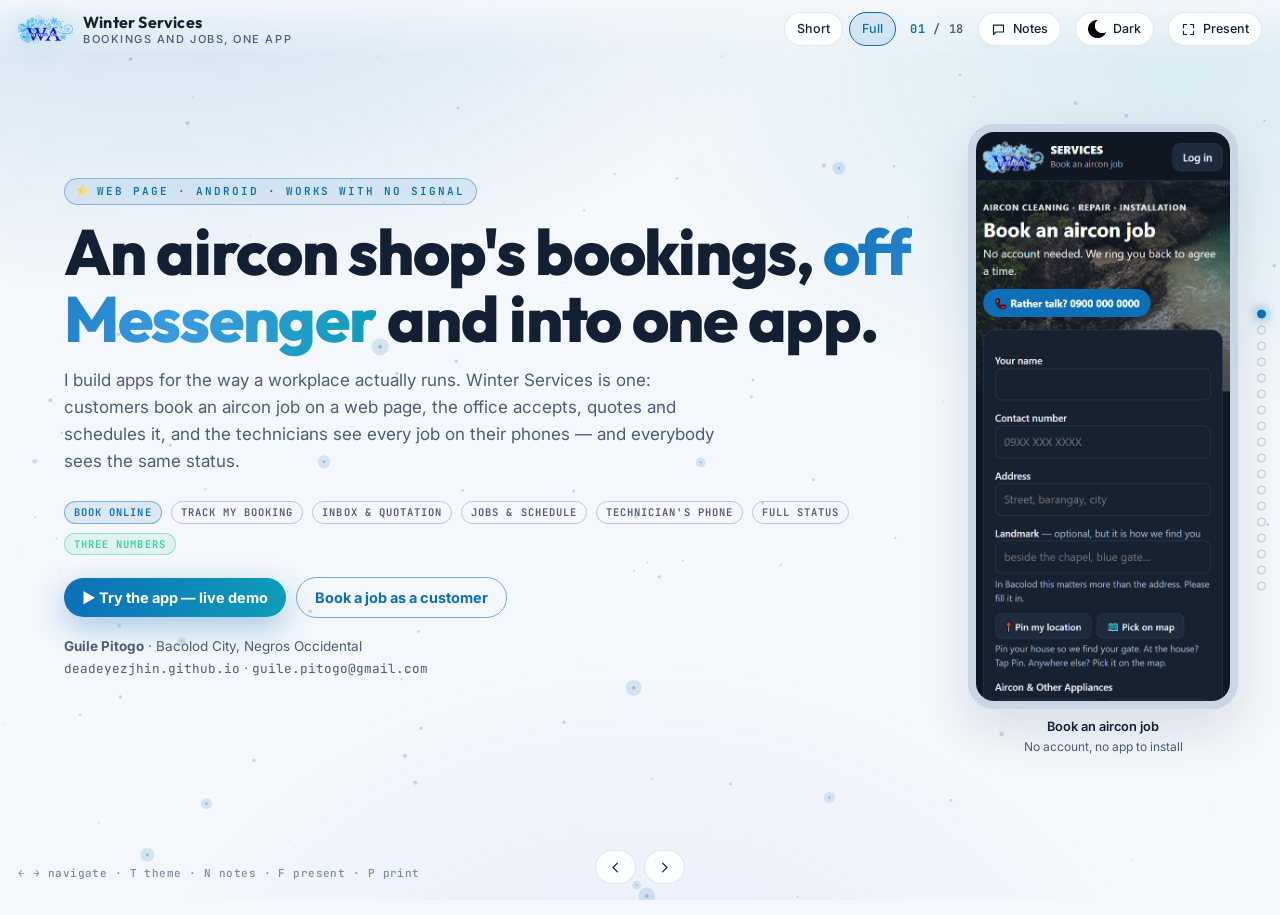
==== index.html @ edb5d3c6 "Winter Services presentation: 18 slides, a Short set of 10, and a live demo The demo is the real app" ====
<!DOCTYPE html>
<html lang="en" data-theme="dark">
<head>
<meta charset="utf-8">
<meta name="viewport" content="width=device-width, initial-scale=1">
<title>Winter Services — bookings off Messenger, jobs on one app</title>
<meta name="description" content="Winter Services: a booking page and a job app for an aircon service shop in Bacolod City — customers book and track online, the office accepts, quotes and schedules, technicians see every job and mark it done, with a full status trail and three numbers the owner can run the shop by. Portfolio presentation and live demo by Guile Pitogo.">
<link rel="icon" href="assets/app/logo-icon.png">
<link rel="preconnect" href="https://fonts.googleapis.com">
<link rel="preconnect" href="https://fonts.gstatic.com" crossorigin>
<link href="https://fonts.googleapis.com/css2?family=Inter:wght@300;400;500;600;700;800&family=Outfit:wght@500;600;700;800&family=JetBrains+Mono:wght@400;600&display=swap" rel="stylesheet">
<link rel="stylesheet" href="deck.css?v=2">
</head>
<body>

<canvas id="stars"></canvas>
<div class="bg-wash"></div>
<div class="progress" id="prog"></div>

<header class="topbar">
  <div class="brand">
    <img src="assets/logo.png" alt="">
    <div>Winter Services<small>Bookings and jobs, one app</small></div>
  </div>
  <div class="spacer"></div>
  <div class="deckswitch" title="Short: the slides to present. Full: everything, to read.">
    <button class="btn" data-set="short">Short</button><button class="btn" data-set="full">Full</button>
  </div>
  <span class="counter" id="counter"><b>01</b> / 18</span>
  <button class="btn" id="notesBtn" title="Toggle speaker notes (N)">
    <svg viewBox="0 0 24 24"><path d="M4 5h16v11H8l-4 4z"/></svg><span>Notes</span>
  </button>
  <button class="btn" id="themeBtn" title="Toggle light / dark (T)">
    <img class="icn tint" id="themeIcon" src="assets/sun.png" alt=""><span id="themeLabel">Light</span>
  </button>
  <button class="btn" id="fsBtn" title="Fullscreen (F)">
    <svg viewBox="0 0 24 24"><path d="M4 9V4h5M20 9V4h-5M4 15v5h5M20 15v5h-5"/></svg><span>Present</span>
  </button>
</header>

<nav class="rail" id="rail"></nav>

<div class="navarrows">
  <button class="btn" id="prevBtn" aria-label="Previous"><svg viewBox="0 0 24 24"><path d="M15 5l-7 7 7 7"/></svg></button>
  <button class="btn" id="nextBtn" aria-label="Next"><svg viewBox="0 0 24 24"><path d="M9 5l7 7-7 7"/></svg></button>
</div>
<div class="hint">← → navigate · T theme · N notes · F present · P print</div>

<main class="deck" id="deck">

<!-- ═══════════ 01 · COVER ═══════════ -->
<section class="slide" data-title="Cover" data-short>
  <div class="wrap appsplit">
    <div>
      <span class="eyebrow"><img class="icn tint" style="width:13px;height:13px" src="assets/star.png" alt="">Web page · Android · works with no signal</span>
      <h1>An aircon shop's bookings, <span class="grad">off Messenger</span> and into one app.</h1>
      <p class="sub" style="max-width:60ch">I build apps for the way a workplace actually runs. Winter Services is one: customers book an aircon job on a web page, the office accepts, quotes and schedules it, and the technicians see every job on their phones — and everybody sees the same status.</p>
      <div class="cover-badges">
        <span class="pill acc">Book online</span>
        <span class="pill">Track my booking</span>
        <span class="pill">Inbox &amp; quotation</span>
        <span class="pill">Jobs &amp; schedule</span>
        <span class="pill">Technician's phone</span>
        <span class="pill">Full status</span>
        <span class="pill good">Three numbers</span>
      </div>
      <div class="trys" style="margin-top:22px">
        <a class="try" href="https://deadeyezjhin.github.io/winter-services-deck/demo/?as=office" target="_blank" rel="noopener">▶ Try the app — live demo</a>
        <a class="try ghost" href="https://deadeyezjhin.github.io/winter-services-deck/demo/?as=guest" target="_blank" rel="noopener">Book a job as a customer</a>
      </div>
      <p class="sub" style="margin-top:18px;font-size:13.5px">
        <b>Guile Pitogo</b> · Bacolod City, Negros Occidental<br>
        <span class="mono">deadeyezjhin.github.io</span> · <span class="mono">guile.pitogo@gmail.com</span>
      </p>
    </div>
    <div class="shot">
      <div class="frame todo" data-shot="book-form.png">book-form.png</div>
      <div class="cap"><b>Book an aircon job</b>No account, no app to install</div>
    </div>
  </div>
  <div class="speaker"><b>Speaker</b>Open with what the shop gets: bookings that arrive complete, a schedule everybody shares, and numbers nobody has to count. Every slide after this is one question an owner asks.</div>
</section>

<!-- ═══════════ 02 · BEFORE ═══════════ -->
<section class="slide" data-title="Before" data-short>
  <div class="wrap">
    <span class="eyebrow">Before</span>
    <h2>Every booking was <span class="grad">a conversation</span></h2>
    <p class="sub">An aircon cleaning, repair and installation shop in Bacolod City. The shop ran on the owner's personal number and a Facebook page.</p>
    <div class="grid g4">
      <div class="card"><div class="cardhead"><img class="icn mono" src="assets/cross.png" alt=""><h3>The booking</h3></div>
        <p class="sub" style="margin:0">A call or a Facebook message. The address, the landmark and "which aircon?" asked one question at a time.</p></div>
      <div class="card"><div class="cardhead"><img class="icn mono" src="assets/cross.png" alt=""><h3>The schedule</h3></div>
        <p class="sub" style="margin:0">In the owner's head and his chat history. The technicians were told who, where and when by message.</p></div>
      <div class="card"><div class="cardhead"><img class="icn mono" src="assets/cross.png" alt=""><h3>"Is it still on?"</h3></div>
        <p class="sub" style="margin:0">The customer rang again to ask. The owner scrolled back to find the answer.</p></div>
      <div class="card"><div class="cardhead"><img class="icn mono" src="assets/cross.png" alt=""><h3>The month</h3></div>
        <p class="sub" style="margin:0">No count of bookings, no idea how fast anyone was rung back, no list of whose aircon is due a check.</p></div>
    </div>
    <div class="note" style="margin-top:18px">
      <b>The rule I build by:</b> anything that makes a person ask, retype or remember by hand is worth removing. Every screen in this deck removes one of those.
    </div>
  </div>
  <div class="speaker"><b>Speaker</b>There was no system to replace — there was a phone, a chat and a good memory. And no customer list to import: the app starts empty on purpose.</div>
</section>

<!-- ═══════════ 03 · AFTER ═══════════ -->
<section class="slide" data-title="After">
  <div class="wrap">
    <span class="eyebrow">After</span>
    <h2>Every message became <span class="grad">a screen that does the work</span></h2>
    <p class="sub">A chat holds words. An app holds the job: who it is for, what is on it, whose turn it is, and when it was done.</p>
    <div class="ba">
      <div class="head">What they did by hand</div><div></div><div class="head h2">What the app does instead</div>
      <div class="was"><b>"Where are you? Which aircon?"</b> — asked over chat</div><div class="arr">→</div>
      <div class="now"><b>The booking page</b> — name, number, address, landmark, a pin, and a cart of aircons, all at once</div>
      <div class="was"><b>Scrolling Messenger</b> for today's bookings</div><div class="arr">→</div>
      <div class="now"><b>The Inbox</b> — new bookings with a count, Accept makes the customer and the job in one tap</div>
      <div class="was"><b>A Word quotation</b> typed each time</div><div class="arr">→</div>
      <div class="now"><b>Quotation from the booking</b> — his own layout, filled in, sent as a PDF</div>
      <div class="was"><b>Telling each technician</b> by message</div><div class="arr">→</div>
      <div class="now"><b>Jobs on every technician's phone</b> — with Call, Map, On the way, Done</div>
      <div class="was"><b>"Is my booking still on?"</b> calls</div><div class="arr">→</div>
      <div class="now"><b>Full status</b> — booked, accepted, scheduled, on the way, done, with who and when</div>
      <div class="was"><b>Remembering</b> whose aircon is due</div><div class="arr">→</div>
      <div class="now"><b>Check-ups</b> — a call list that fills itself, every 1 to 12 months per customer</div>
    </div>
  </div>
</section>

<!-- ═══════════ 04 · THREE PEOPLE ═══════════ -->
<section class="slide" data-title="Three people, one app" data-short>
  <div class="wrap">
    <span class="eyebrow">Accounts</span>
    <h2>Three kinds of people, <span class="grad">one app</span></h2>
    <p class="sub">The role on the account decides what each one sees — and the database enforces it, not just the buttons.</p>
    <div class="roles">
      <div class="card"><div class="cardhead"><img class="icn big tint" src="assets/app/book.png" alt=""><h3>Customer</h3></div>
        <div class="shot"><div class="frame todo" data-shot="book-form.png">book-form.png</div></div>
        <ul class="clean"><li><b>The web page</b> — nothing to install</li><li>Books with no account; tracks with a code</li><li>An account shows only <b>their own</b> bookings</li></ul></div>
      <div class="card"><div class="cardhead"><img class="icn big tint" src="assets/app/admin.png" alt=""><h3>Office</h3></div>
        <div class="shot"><div class="frame todo" data-shot="office-inbox.png">office-inbox.png</div></div>
        <ul class="clean"><li><b>Android app</b></li><li>Everything: bookings, jobs, customers, prices, users</li><li>Promotes a sign-up to technician or admin</li></ul></div>
      <div class="card"><div class="cardhead"><img class="icn big tint" src="assets/app/jobs.png" alt=""><h3>Technician</h3></div>
        <div class="shot"><div class="frame todo" data-shot="tech-today.png">tech-today.png</div></div>
        <ul class="clean"><li><b>Android app</b></li><li>Every job that has a day on it</li><li>Never the customer list, never a price unless allowed</li></ul></div>
    </div>
  </div>
  <div class="speaker"><b>Speaker</b>One HTML app behind all three. Owners ask "can a technician see my whole customer list?" — no, and it is the database that says no.</div>
</section>

<!-- ═══════════ 05 · BOOK A JOB ═══════════ -->
<section class="slide" data-title="Book a job" data-short>
  <div class="wrap appsplit three">
    <div>
      <span class="eyebrow">The customer</span>
      <h2>A booking that arrives <span class="grad">complete</span></h2>
      <p class="sub">The page asks everything the owner used to ask on the phone — once, in order, with nothing left out.</p>
      <ul class="clean">
        <li><b>A cart of aircons.</b> Tap Window, Split, Cassette… each one gets its own services, brand and model</li>
        <li><b>Prices as they tap</b>, when the owner switches them on</li>
        <li><b>The landmark, pushed hard</b> — in Bacolod it is how a technician finds the gate. Pin the house, or pick it on a map</li>
        <li><b>Only open days.</b> Sundays and the owner's closed dates cannot be picked</li>
        <li><b>A reference code</b> back at once, like <span class="mono">WA-7241</span></li>
        <li>One plain privacy sentence and a tick box before it sends (Data Privacy Act)</li>
      </ul>
      <div class="note">A failed booking never looks like a successful one: the page says so, and keeps everything typed.</div>
    </div>
    <div class="shots">
      <div class="shot"><div class="frame todo" data-shot="book-sheet.png">book-sheet.png</div><div class="cap"><b>1 · What it needs</b>Each aircon's services and prices</div></div>
      <div class="shot"><div class="frame todo" data-shot="book-cart.png">book-cart.png</div><div class="cap"><b>2 · The cart</b>Three aircons, ₱2,800</div></div>
      <div class="shot"><div class="frame todo" data-shot="book-done.png">book-done.png</div><div class="cap"><b>3 · The code</b>To check it later</div></div>
    </div>
  </div>
  <div class="speaker"><b>Speaker</b>The link goes on the Facebook page's Book Now button and a QR on the van. A page nobody is sent to takes no bookings.</div>
</section>

<!-- ═══════════ 06 · TRACK ═══════════ -->
<section class="slide" data-title="Track my booking">
  <div class="wrap appsplit two">
    <div>
      <span class="eyebrow">The customer</span>
      <h2>"Is my booking still on?" — <span class="grad">answered without a call</span></h2>
      <p class="sub">The reference code and the number they booked with. The code is remembered on their phone, so next time it is already filled in.</p>
      <div class="grid g2">
        <div class="card tight"><div class="cardhead"><img class="icn mono" src="assets/padlock.png" alt=""><h3>Code and number</h3></div>
          <p class="sub" style="margin:0;font-size:13px">Both must match. A stranger with one code learns nothing about anyone else.</p></div>
        <div class="card tight"><div class="cardhead"><img class="icn mono" src="assets/badge.png" alt=""><h3>Or an account</h3></div>
          <p class="sub" style="margin:0;font-size:13px">Every booking, every step, on any phone. Bookings made before registering are added with the number and one of their codes.</p></div>
      </div>
    </div>
    <div class="shots">
      <div class="shot"><div class="frame todo" data-shot="track.png">track.png</div><div class="cap"><b>Track my booking</b>No login</div></div>
      <div class="shot"><div class="frame todo" data-shot="cust-bookings.png">cust-bookings.png</div><div class="cap"><b>My bookings</b>With an account</div></div>
    </div>
  </div>
</section>

<!-- ═══════════ 07 · INBOX ═══════════ -->
<section class="slide" data-title="The Inbox" data-short>
  <div class="wrap appsplit three">
    <div>
      <span class="eyebrow">The office</span>
      <h2>New bookings, <span class="grad">one tap to a job</span></h2>
      <p class="sub">The Inbox is the office's morning: every new booking with a red count, what they want, the day they asked for and what it comes to.</p>
      <ul class="clean">
        <li><b>Call</b> and <b>Map</b> on every booking — the landmark and the pin come with it</li>
        <li><b>Accept</b> makes the customer file <b>and</b> the job, already on the day they asked for</li>
        <li>A call the owner takes goes in as <b>"By phone"</b>, so every job lives in one place</li>
        <li><b>Reject</b> needs no reason typed; the customer's page says so</li>
        <li>A booking from an existing customer is accepted <b>onto their file</b> — never a second copy of the same person</li>
      </ul>
    </div>
    <div class="shots">
      <div class="shot"><div class="frame todo" data-shot="office-inbox.png">office-inbox.png</div><div class="cap"><b>Inbox</b>New, today, no date, check-ups</div></div>
      <div class="shot"><div class="frame todo" data-shot="office-booking.png">office-booking.png</div><div class="cap"><b>The booking</b>Everything the customer sent</div></div>
      <div class="shot"><div class="frame todo" data-shot="office-accept.png">office-accept.png</div><div class="cap"><b>Accept</b>Customer + job in one tap</div></div>
    </div>
  </div>
  <div class="speaker"><b>Speaker</b>"Accept — new customer" under a booking from an existing customer once made a second file of the same person. Now that booking offers only "Accept — on their file". Found by the owner on his first real booking; fixed the same day.</div>
</section>

<!-- ═══════════ 08 · QUOTATION & RECEIPT ═══════════ -->
<section class="slide" data-title="Quotation and receipt">
  <div class="wrap appsplit two">
    <div>
      <span class="eyebrow">Paperwork</span>
      <h2>His quotation, <span class="grad">already filled in</span></h2>
      <p class="sub">The owner writes quotations today, in Word. The app makes <b>his</b> layout — letterhead, subject, the table, the note, his signature and the customer's Conforme line — from the booking.</p>
      <div class="grid g2">
        <div class="card tight"><div class="cardhead"><img class="icn mono" src="assets/layer-up.png" alt=""><h3>Quotation</h3></div>
          <ul class="clean"><li>Lines and note editable, saved on the booking</li><li><b>Send as PDF</b> to Messenger, Viber or email</li><li>Accept takes its total as the job's price</li></ul></div>
        <div class="card tight"><div class="cardhead"><img class="icn mono" src="assets/check.png" alt=""><h3>Receipt</h3></div>
          <ul class="clean"><li>A4, from the job, for the technician to hand over</li><li>GCash number printed on it</li><li>The office marks it Paid — cash, GCash or other</li></ul></div>
      </div>
      <div class="note">No PDF library: the phone's own print screen makes the file. Nothing extra to download or break.</div>
    </div>
    <div class="shots">
      <div class="shot"><div class="frame todo" data-shot="office-quote.png">office-quote.png</div><div class="cap"><b>Quotation</b>From a new booking</div></div>
      <div class="shot"><div class="frame todo" data-shot="tech-receipt.png">tech-receipt.png</div><div class="cap"><b>Receipt</b>Share or print</div></div>
    </div>
  </div>
</section>

<!-- ═══════════ 09 · JOBS ═══════════ -->
<section class="slide" data-title="Jobs and the schedule">
  <div class="wrap appsplit two">
    <div>
      <span class="eyebrow">The office</span>
      <h2>The schedule, <span class="grad">in one place</span></h2>
      <p class="sub">Today, tomorrow, upcoming, no date yet, done. Morning or afternoon — not a promised minute a shop cannot keep.</p>
      <ul class="clean">
        <li><b>Route</b> — today's stops, morning first, opened in Google Maps</li>
        <li><b>Not paid</b> in red on every open job until the office marks it</li>
        <li><b>A limit per morning</b>: a full morning cannot be booked from the page</li>
        <li><b>Closed days</b>: every Sunday, a fiesta, a training day — with the reason the customer sees</li>
        <li>Edit the day, the aircons or the price; every change is written into the job's history</li>
      </ul>
    </div>
    <div class="shots">
      <div class="shot"><div class="frame todo" data-shot="office-jobs.png">office-jobs.png</div><div class="cap"><b>Jobs</b>Today, three stops</div></div>
      <div class="shot"><div class="frame todo" data-shot="office-closed.png">office-closed.png</div><div class="cap"><b>Closed days</b>The page refuses them</div></div>
    </div>
  </div>
</section>

<!-- ═══════════ 10 · TECHNICIAN ═══════════ -->
<section class="slide" data-title="The technician" data-short>
  <div class="wrap appsplit two">
    <div>
      <span class="eyebrow">In the field</span>
      <h2>Every job on the technician's <span class="grad">phone</span></h2>
      <p class="sub">A small shop, not a dispatch centre: every technician sees every job with a day on it, and the owner often rides along. Whoever presses the button is written down.</p>
      <ul class="clean">
        <li><b>Call</b> the customer, <b>Map</b> to the pin, the landmark in big letters</li>
        <li><b>On the way</b> — the customer's page says so</li>
        <li><b>Start</b>, <b>Mark done</b>, and <b>Undo</b> — an undo is a step in the history, never a silent rollback</li>
        <li>A <b>gate photo</b> for next time, and the <b>price to collect</b> when the owner allows it</li>
        <li><b>No signal at the house?</b> It still works. Changes wait and send themselves</li>
      </ul>
    </div>
    <div class="shots">
      <div class="shot"><div class="frame todo" data-shot="tech-today.png">tech-today.png</div><div class="cap"><b>Today</b>Three stops, with the route</div></div>
      <div class="shot"><div class="frame todo" data-shot="tech-job.png">tech-job.png</div><div class="cap"><b>The job</b>Call, map, done</div></div>
    </div>
  </div>
  <div class="speaker"><b>Speaker</b>"No assignment" was the owner's decision: a technician picker is a screen a three-person shop would never use.</div>
</section>

<!-- ═══════════ 11 · FULL STATUS ═══════════ -->
<section class="slide" data-title="Full status" data-short>
  <div class="wrap appsplit two">
    <div>
      <span class="eyebrow">Everyone sees the same thing</span>
      <h2>Full status, <span class="grad">everywhere</span></h2>
      <p class="sub">The same five bars on every booking and job — for the office, the technician and the customer — and underneath, every step with <b>who</b> and <b>when</b>.</p>
      <div class="flow steps">
        <div class="node"><div class="k">Customer</div><h3>Booked</h3><p>on the page, or by phone</p></div>
        <div class="to">→</div>
        <div class="node"><div class="k">Office</div><h3>Accepted</h3><p>seen, then accepted</p></div>
        <div class="to">→</div>
        <div class="node"><div class="k">Office</div><h3>Scheduled</h3><p>a day, AM or PM</p></div>
        <div class="to">→</div>
        <div class="node hot"><div class="k">Technician</div><h3>In progress</h3><p>on the way, started</p></div>
        <div class="to">→</div>
        <div class="node"><div class="k">Technician</div><h3>Done</h3><p>then paid</p></div>
      </div>
      <div class="note">An edit says what changed — "Split #2 added", "Day Thu → Fri". The customer sees the steps and the names; a price only if the owner shows prices.</div>
    </div>
    <div class="shots">
      <div class="shot"><div class="frame todo" data-shot="office-job-status.png">office-job-status.png</div><div class="cap"><b>The office's view</b>Who did what, and when</div></div>
      <div class="shot"><div class="frame todo" data-shot="cust-status.png">cust-status.png</div><div class="cap"><b>The customer's view</b>The same steps</div></div>
    </div>
  </div>
</section>

<!-- ═══════════ 12 · CUSTOMERS & CHECK-UPS ═══════════ -->
<section class="slide" data-title="Customers and check-ups">
  <div class="wrap appsplit two">
    <div>
      <span class="eyebrow">Repeat business</span>
      <h2>Every customer's aircons, and <span class="grad">when they are due</span></h2>
      <p class="sub">A customer file is made when a booking is accepted — never straight from the public page. It keeps their aircons, their jobs and their bookings.</p>
      <ul class="clean">
        <li><b>A regular check</b> per customer: every 1, 2, 3, 6 or 12 months from a chosen date</li>
        <li><b>Check-ups</b> is the owner's call list. He rings; <b>Book it</b> makes the job</li>
        <li><b>A week after the job</b>: "is it working well?" — All good, or book a visit</li>
        <li><b>Customers on a map</b>, and <b>Book again</b> from any past job</li>
        <li>Delete a customer for real — every phone forgets them (the privacy law's right to be removed)</li>
      </ul>
      <div class="note">No SMS and no automatic reminders: the owner calls. A message nobody reads is cost, not value.</div>
    </div>
    <div class="shots">
      <div class="shot"><div class="frame todo" data-shot="office-customer.png">office-customer.png</div><div class="cap"><b>A customer's file</b>Regular check, their aircons</div></div>
      <div class="shot"><div class="frame todo" data-shot="office-checkups.png">office-checkups.png</div><div class="cap"><b>Check-ups</b>The call list</div></div>
    </div>
  </div>
</section>

<!-- ═══════════ 13 · THREE NUMBERS ═══════════ -->
<section class="slide" data-title="The three numbers" data-short>
  <div class="wrap appsplit">
    <div>
      <span class="eyebrow">What it is for</span>
      <h2>Three numbers, <span class="grad">nobody counting</span></h2>
      <p class="sub">The app was built to answer three questions from its own records. A screen that moves none of them was not built.</p>
      <div class="grid g3">
        <div class="card tight"><div class="kpi acc">1</div><div class="lbl">Bookings through the page, per week</div>
          <p class="sub" style="margin:8px 0 0;font-size:13px">Against the calls and messages it replaces. Phone bookings are kept out, so the number stays honest.</p></div>
        <div class="card tight"><div class="kpi acc">2</div><div class="lbl">How fast the office rings back</div>
          <p class="sub" style="margin:8px 0 0;font-size:13px">From the booking to the office's first action. Measured first, judged later.</p></div>
        <div class="card tight"><div class="kpi acc">3</div><div class="lbl">Done on the day promised</div>
          <p class="sub" style="margin:8px 0 0;font-size:13px">The job keeps the promised day <b>and</b> when it was really done, or this could never be answered.</p></div>
      </div>
      <div class="note good">Plus a month's takings by cash, GCash and other, exported in one tap.</div>
    </div>
    <div class="shot">
      <div class="frame todo" data-shot="office-numbers.png">office-numbers.png</div>
      <div class="cap"><b>Admin → Numbers</b>An invented month</div>
    </div>
  </div>
  <div class="speaker"><b>Speaker</b>This is the slide for owners: the app pays for itself only if these move. Deciding them first is also what kept the app small.</div>
</section>

<!-- ═══════════ 14 · THE OWNER RUNS IT ═══════════ -->
<section class="slide" data-title="The owner runs it">
  <div class="wrap appsplit three">
    <div>
      <span class="eyebrow">No developer needed</span>
      <h2>The owner changes it <span class="grad">himself</span></h2>
      <p class="sub">Everything a shop changes month to month is a screen in Admin, not a phone call to me.</p>
      <ul class="clean">
        <li><b>Services &amp; prices</b> — one price per service per appliance; a new service shows on the page at once</li>
        <li><b>Appliances</b> — aircons, freezers, washing machines; his own picture for each; hide one without losing its history</li>
        <li><b>Two switches</b>: show prices on the booking page; show prices to technicians</li>
        <li><b>Page photos</b>, closed days, the shop's GCash, his quotation and receipt</li>
        <li><b>Users</b>: anyone signs up; the owner makes them a technician or an admin, or switches them off</li>
      </ul>
    </div>
    <div class="shots">
      <div class="shot"><div class="frame todo" data-shot="office-prices.png">office-prices.png</div><div class="cap"><b>Services &amp; prices</b></div></div>
      <div class="shot"><div class="frame todo" data-shot="office-appliances.png">office-appliances.png</div><div class="cap"><b>Appliances</b></div></div>
      <div class="shot"><div class="frame todo" data-shot="office-users.png">office-users.png</div><div class="cap"><b>Users</b></div></div>
    </div>
  </div>
</section>

<!-- ═══════════ 15 · THE PUBLIC KEY ═══════════ -->
<section class="slide" data-title="Customer data stays safe" data-short>
  <div class="wrap">
    <span class="eyebrow"><img class="icn tint" style="width:13px;height:13px" src="assets/encrypted.png" alt="">Security</span>
    <h2>A public page, and <span class="grad">nothing public behind it</span></h2>
    <p class="sub">The booking page's key to the database is public — anybody can read it from the page. So the whole design assumes a stranger holds it.</p>
    <div class="flow">
      <div class="node bad"><div class="k">A stranger with the key</div><h3>Can do three things</h3><p>Send a booking · look up a booking they have the code <b>and</b> number for · read the service list</p></div>
      <div class="to">→</div>
      <div class="node hot"><div class="k">The database</div><h3>Three functions, no tables</h3><p>No read of any table. Not customers, not jobs, not the team — not one row.</p></div>
      <div class="to">→</div>
      <div class="node"><div class="k">Staff</div><h3>Signed in, by role</h3><p>What an account may see is a database rule, checked on every request.</p></div>
    </div>
    <div class="grid g3" style="margin-top:14px">
      <div class="card tight"><div class="cardhead"><img class="icn mono" src="assets/defence.png" alt=""><h3>Proven, not promised</h3></div>
        <p class="sub" style="margin:0;font-size:13px">A test runs as the stranger and tries to read every table. Every read must be <b>refused</b> — it runs after every change to the database.</p></div>
      <div class="card tight"><div class="cardhead"><img class="icn mono" src="assets/warning.png" alt=""><h3>Public input is untrusted</h3></div>
        <p class="sub" style="margin:0;font-size:13px">A booking never becomes a customer on its own. A person in the office accepts it first. A hidden trap field catches bots; one booking a minute per number.</p></div>
      <div class="card tight"><div class="cardhead"><img class="icn mono" src="assets/padlock.png" alt=""><h3>Privacy law</h3></div>
        <p class="sub" style="margin:0;font-size:13px">Name, number and address are personal data (RA 10173): one plain sentence before sending, and the owner can remove a customer completely.</p></div>
    </div>
  </div>
  <div class="speaker"><b>Speaker</b>This is the one rule whose breach could not be undone — the key is public the moment the page ships. So it was designed first and tested before anything else was built.</div>
</section>

<!-- ═══════════ 16 · OFFLINE ═══════════ -->
<section class="slide" data-title="No signal">
  <div class="wrap">
    <span class="eyebrow">Works offline</span>
    <h2>A dead zone at the house <span class="grad">loses nothing</span></h2>
    <p class="sub">Every screen reads the phone's own copy. A change lands on the phone first and waits in a queue; the network is a bonus, never a condition.</p>
    <div class="flow">
      <div class="node"><div class="k">At the house</div><h3>Mark done</h3><p>No signal. The job says Done on the phone at once.</p></div>
      <div class="to">→</div>
      <div class="node hot"><div class="k">On the phone</div><h3>"1 waiting"</h3><p>The change is kept, even if the app is closed.</p></div>
      <div class="to">→</div>
      <div class="node"><div class="k">Signal back</div><h3>Sent by itself</h3><p>The office and the customer see Done. Nobody taps anything.</p></div>
    </div>
    <div class="grid g3" style="margin-top:14px">
      <div class="card tight"><h3>Two phones, one job</h3><p class="sub" style="margin:0;font-size:13px">If the office and a technician change the same job, the loser is told what happened — never silently overwritten.</p></div>
      <div class="card tight"><h3>The page opens offline</h3><p class="sub" style="margin:0;font-size:13px">Once opened, it opens again with no signal. Only the shop's own page is kept — never the data.</p></div>
      <div class="card tight"><h3>Updates itself</h3><p class="sub" style="margin:0;font-size:13px">The Android app says when a new version is out and installs it, with what changed in plain words.</p></div>
    </div>
  </div>
</section>

<!-- ═══════════ 17 · HOW I WORK ═══════════ -->
<section class="slide" data-title="How I work">
  <div class="wrap">
    <span class="eyebrow">How I work</span>
    <h2>I decide what it is for, <span class="grad">then build only that</span></h2>
    <p class="sub">The three numbers came first. Everything else had to move one of them, or wait.</p>
    <div class="grid g4">
      <div class="card tight"><div class="kpi acc">1</div><div class="lbl">Ask the owner</div><p class="sub" style="margin:8px 0 0;font-size:13px">Eleven questions before a line of code. One phone call settles more than a week of guessing.</p></div>
      <div class="card tight"><div class="kpi acc">2</div><div class="lbl">Safety first</div><p class="sub" style="margin:8px 0 0;font-size:13px">The public key's limits were built and tested before the page existed.</p></div>
      <div class="card tight"><div class="kpi acc">3</div><div class="lbl">Test the real thing</div><p class="sub" style="margin:8px 0 0;font-size:13px">On a phone width and a PC width, with made-up data — never a real customer's.</p></div>
      <div class="card tight"><div class="kpi acc">4</div><div class="lbl">Ship with notes</div><p class="sub" style="margin:8px 0 0;font-size:13px">Every version says what changed, in words the owner uses.</p></div>
    </div>
    <div class="note" style="margin-top:18px"><b>What I chose not to build is part of the work.</b> Invoices, parts and stock, SMS, push notifications, email updates, customer ratings and photos from customers were all considered — and parked, because each would open to an empty screen on day one. A screen nobody opens is cost, not value.</div>
    <div class="grid g4" style="margin-top:14px">
      <div class="card tight"><div class="kpi">19</div><div class="lbl">Builds shipped</div></div>
      <div class="card tight"><div class="kpi">30</div><div class="lbl">Database changes, each tested</div></div>
      <div class="card tight"><div class="kpi">1.8 MB</div><div class="lbl">Android app</div></div>
      <div class="card tight"><div class="kpi">₱0</div><div class="lbl">Running cost</div></div>
    </div>
  </div>
  <div class="speaker"><b>Speaker</b>₱0: GitHub Pages and the free database tier. A free database sleeps after a quiet week, so a small scheduled ping keeps it awake — a paused database would mean a customer's booking failing silently.</div>
</section>

<!-- ═══════════ 18 · THANK YOU ═══════════ -->
<section class="slide" data-title="Thank you" data-short>
  <div class="wrap" style="display:flex;flex-direction:column;justify-content:center;min-height:calc(100vh - 170px)">
    <span class="eyebrow"><img class="icn tint" style="width:13px;height:13px" src="assets/star.png" alt="">Winter Services</span>
    <h1>Tell me how your bookings arrive — <span class="grad">I'll show you what one app can take off your hands</span>.</h1>
    <p class="sub" style="max-width:64ch">Aircon, plumbing, pest control, a laundry, a clinic: anyone who books a visit, sends someone, and gets asked "is it still on?" has the same lists — and the same fix.</p>
    <div class="grid g3" style="margin-top:22px">
      <div class="card"><div class="cardhead"><h3>Guile Pitogo</h3></div>
        <ul class="clean">
          <li>Bacolod City, Negros Occidental</li>
          <li><span class="mono">guile.pitogo@gmail.com</span></li>
        </ul></div>
      <div class="card"><div class="cardhead"><h3>More work</h3></div>
        <ul class="clean">
          <li><span class="mono">deadeyezjhin.github.io</span></li>
          <li>SukiRun — orders for a distributor's field agents</li>
          <li><span class="mono">deadeyezjhin.github.io/sukirun-deck</span></li>
        </ul></div>
      <div class="card"><div class="cardhead"><h3>Try it</h3></div>
        <ul class="clean">
          <li><a class="try small" href="https://deadeyezjhin.github.io/winter-services-deck/demo/?as=office" target="_blank" rel="noopener">▶ The office</a></li>
          <li><a class="try small ghost" href="https://deadeyezjhin.github.io/winter-services-deck/demo/?as=guest" target="_blank" rel="noopener">Book as a customer</a></li>
          <li><a class="try small ghost" href="https://deadeyezjhin.github.io/winter-services-deck/demo/?as=tech" target="_blank" rel="noopener">The technician</a></li>
          <li>Switch between them with the DEMO button</li>
        </ul></div>
    </div>
    <p class="sub" style="margin-top:18px;font-size:12.5px;color:var(--dim)">
      The demo and every screenshot use invented customers, invented numbers and invented jobs, answered by a pretend server inside your browser. No real customer, address or booking appears in this deck, and nothing you do in the demo leaves your browser. App icons by Flaticon.
    </p>
  </div>
</section>

</main>

<script src="deck.js?v=1"></script>
</body>
</html>
---- deck.css ----
/* ============================================================
   Winter Services deck
   The SukiRun deck's layout and chrome, recoloured for the shop:
   ice blue on a winter-night background, snow instead of stars.
   ============================================================ */
:root{
  --accent:#5AA9E6;          /* the app's --primary in its dark theme */
  --accent-2:#8FE3F2;        /* ice */
  --good:#34D399;
  --bad:#F87171;
  --warn:#FBBF24;
  --violet:#8FA8FF;
  --radius:16px;
  --mono:'JetBrains Mono',ui-monospace,SFMono-Regular,Menlo,Consolas,monospace;
  --sans:'Inter',system-ui,-apple-system,'Segoe UI',Roboto,sans-serif;
  --display:'Outfit','Inter',system-ui,sans-serif;
  --try-ink:#061626;
}
:root[data-theme="dark"]{
  --bg:#050b14;
  --bg-2:#0a1422;
  --panel:rgba(16,28,44,.74);
  --panel-solid:#101c2c;
  --panel-2:rgba(255,255,255,.04);
  --stroke:rgba(255,255,255,.10);
  --stroke-strong:rgba(255,255,255,.20);
  --text:#EAF1FA;
  --muted:#9DB0C8;
  --dim:#62758F;
  --node:#0F1722;
  --node-line:#27384F;
  --star:#E6F2FF;
  --shadow:0 24px 60px rgba(0,0,0,.55);
  --glow:0 0 0 1px rgba(90,169,230,.28), 0 12px 40px rgba(90,169,230,.12);
}
:root[data-theme="light"]{
  --bg:#F4F7FB;
  --bg-2:#EAF1F8;
  --panel:rgba(255,255,255,.88);
  --panel-solid:#ffffff;
  --panel-2:rgba(15,23,42,.03);
  --stroke:rgba(15,23,42,.10);
  --stroke-strong:rgba(15,23,42,.22);
  --text:#132033;
  --muted:#4B5D77;
  --dim:#7B8BA3;
  --node:#FFFFFF;
  --node-line:#C9D6E6;
  --star:#6F8FB8;
  --shadow:0 20px 50px rgba(20,40,70,.12);
  --glow:0 0 0 1px rgba(13,111,184,.22), 0 12px 36px rgba(13,111,184,.10);
  --accent:#0D6FB8;          /* the app's --primary in its light theme, exactly */
  --accent-2:#0E9DB8;
  --try-ink:#ffffff;
}
*{box-sizing:border-box}
html,body{height:100%}
body{
  margin:0;background:var(--bg);color:var(--text);font-family:var(--sans);
  overflow:hidden;-webkit-font-smoothing:antialiased;
  transition:background .35s ease,color .35s ease;
}
#stars{position:fixed;inset:0;z-index:0;pointer-events:none}
.bg-wash{
  position:fixed;inset:0;z-index:0;pointer-events:none;
  background:
    radial-gradient(1100px 620px at 12% -10%, color-mix(in srgb,var(--accent) 18%, transparent), transparent 62%),
    radial-gradient(900px 560px at 92% 8%, color-mix(in srgb,var(--accent-2) 12%, transparent), transparent 60%),
    radial-gradient(900px 700px at 50% 120%, color-mix(in srgb,var(--violet) 12%, transparent), transparent 60%);
}

/* ============================================================
   CHROME
   ============================================================ */
.topbar{
  position:fixed;top:0;left:0;right:0;height:58px;z-index:40;
  display:flex;align-items:center;gap:14px;padding:0 18px;
  background:linear-gradient(to bottom,color-mix(in srgb,var(--bg) 92%,transparent),transparent);
  backdrop-filter:blur(6px);
}
.brand{display:flex;align-items:center;gap:10px;font-weight:700;letter-spacing:.2px;font-family:var(--display)}
.brand img{height:28px;width:auto;filter:drop-shadow(0 0 12px rgba(90,169,230,.45))}
.brand small{display:block;font:500 11px var(--sans);color:var(--muted);letter-spacing:.14em;text-transform:uppercase}
.spacer{flex:1}
.btn{
  display:inline-flex;align-items:center;gap:7px;height:34px;padding:0 12px;
  border:1px solid var(--stroke);border-radius:999px;background:var(--panel);
  color:var(--text);font:500 12.5px/1 var(--sans);cursor:pointer;
  backdrop-filter:blur(10px);transition:.18s;white-space:nowrap;
}
.btn:hover{border-color:var(--accent);color:var(--accent);transform:translateY(-1px)}
.btn svg{width:15px;height:15px;fill:none;stroke:currentColor;stroke-width:1.9;stroke-linecap:round;stroke-linejoin:round}
.btn.on{border-color:var(--accent);color:var(--accent);background:color-mix(in srgb,var(--accent) 12%,transparent)}
.counter{font:600 12px/1 var(--mono);color:var(--muted);letter-spacing:.06em}
.counter b{color:var(--accent)}
.deckswitch{display:flex;gap:6px;align-items:center}

.progress{position:fixed;top:0;left:0;height:2px;background:linear-gradient(90deg,var(--accent),var(--accent-2));z-index:60;width:0;transition:width .35s cubic-bezier(.2,.9,.2,1)}

.rail{position:fixed;right:14px;top:50%;transform:translateY(-50%);z-index:40;display:flex;flex-direction:column;gap:7px}
.rail button{
  width:9px;height:9px;border-radius:50%;border:1px solid var(--stroke-strong);
  background:transparent;cursor:pointer;padding:0;transition:.2s;position:relative;
}
.rail button:hover{border-color:var(--accent);transform:scale(1.35)}
.rail button.on{background:var(--accent);border-color:var(--accent);box-shadow:0 0 12px var(--accent)}
.rail button::after{
  content:attr(data-t);position:absolute;right:18px;top:50%;transform:translateY(-50%) translateX(6px);
  background:var(--panel-solid);border:1px solid var(--stroke);color:var(--text);
  padding:4px 9px;border-radius:8px;font:500 11px var(--sans);white-space:nowrap;opacity:0;pointer-events:none;transition:.18s;
  box-shadow:var(--shadow);
}
.rail button:hover::after{opacity:1;transform:translateY(-50%) translateX(0)}

.navarrows{position:fixed;bottom:16px;left:50%;transform:translateX(-50%);z-index:40;display:flex;gap:8px;align-items:center}
.hint{position:fixed;bottom:20px;left:18px;z-index:40;font:500 11px var(--mono);color:var(--dim);letter-spacing:.04em}

/* ============================================================
   SLIDES
   ============================================================ */
.deck{position:relative;z-index:10;height:100%}
.slide{
  position:absolute;inset:0;padding:74px 5vw 66px;overflow-y:auto;overflow-x:hidden;
  opacity:0;visibility:hidden;transform:translateY(22px) scale(.985);
  transition:opacity .42s ease,transform .42s cubic-bezier(.2,.9,.2,1),visibility .42s;
  scrollbar-width:thin;scrollbar-color:var(--stroke-strong) transparent;
}
.slide::-webkit-scrollbar{width:8px}
.slide::-webkit-scrollbar-thumb{background:var(--stroke-strong);border-radius:9px}
.slide.on{opacity:1;visibility:visible;transform:none}
.slide.off-deck{display:none!important}
.wrap{max-width:1280px;margin:0 auto}
.eyebrow{
  display:inline-flex;align-items:center;gap:8px;font:600 11px/1 var(--mono);
  letter-spacing:.18em;text-transform:uppercase;color:var(--accent);
  border:1px solid color-mix(in srgb,var(--accent) 40%,transparent);
  background:color-mix(in srgb,var(--accent) 10%,transparent);
  padding:6px 11px;border-radius:999px;margin-bottom:14px;
}
h1,h2,h3,.kpi{font-family:var(--display)}
h1{font-size:clamp(34px,5.2vw,64px);line-height:1.04;margin:0 0 14px;font-weight:800;letter-spacing:-.02em}
h2{font-size:clamp(24px,3.1vw,40px);line-height:1.1;margin:0 0 8px;font-weight:750;letter-spacing:-.015em}
h3{font-size:15.5px;margin:0 0 8px;font-weight:700}
.sub{color:var(--muted);font-size:clamp(13.5px,1.35vw,17px);line-height:1.6;max-width:78ch;margin:0 0 22px}
.grad{background:linear-gradient(100deg,var(--accent),#B9E6FF 50%,var(--accent-2));-webkit-background-clip:text;background-clip:text;color:transparent}
:root[data-theme="light"] .grad{background:linear-gradient(100deg,var(--accent),#3A9BE0 50%,var(--accent-2));-webkit-background-clip:text;background-clip:text}

.card{
  background:var(--panel);border:1px solid var(--stroke);border-radius:var(--radius);
  padding:16px 18px;backdrop-filter:blur(14px);box-shadow:var(--shadow);
}
.card.tight{padding:13px 14px}
.grid{display:grid;gap:14px}
.g2{grid-template-columns:repeat(2,minmax(0,1fr))}
.g3{grid-template-columns:repeat(3,minmax(0,1fr))}
.g4{grid-template-columns:repeat(4,minmax(0,1fr))}
@media(max-width:1000px){.g3,.g4{grid-template-columns:repeat(2,minmax(0,1fr))}}
@media(max-width:680px){.g2,.g3,.g4{grid-template-columns:1fr}}

.kpi{font:800 clamp(24px,3.4vw,40px)/1 var(--display);letter-spacing:-.02em}
.kpi.good{color:var(--good)} .kpi.bad{color:var(--bad)} .kpi.acc{color:var(--accent)}
.lbl{font:600 10.5px/1.3 var(--mono);letter-spacing:.14em;text-transform:uppercase;color:var(--dim);margin-top:7px}

ul.clean{margin:0;padding:0;list-style:none}
ul.clean li{position:relative;padding-left:20px;margin:7px 0;font-size:13.6px;line-height:1.55;color:var(--muted)}
ul.clean li::before{content:"";position:absolute;left:3px;top:8px;width:6px;height:6px;border-radius:2px;background:var(--accent);transform:rotate(45deg)}
ul.clean li b,ul.clean li strong{color:var(--text);font-weight:650}
ul.yes li::before{background:var(--good)}
ul.no  li::before{background:var(--bad)}

.pill{display:inline-flex;align-items:center;gap:6px;font:600 10.5px/1 var(--mono);letter-spacing:.1em;text-transform:uppercase;padding:5px 9px;border-radius:999px;border:1px solid var(--stroke-strong);color:var(--muted)}
.pill.good{color:var(--good);border-color:color-mix(in srgb,var(--good) 45%,transparent);background:color-mix(in srgb,var(--good) 10%,transparent)}
.pill.bad{color:var(--bad);border-color:color-mix(in srgb,var(--bad) 45%,transparent);background:color-mix(in srgb,var(--bad) 10%,transparent)}
.pill.warn{color:var(--warn);border-color:color-mix(in srgb,var(--warn) 45%,transparent);background:color-mix(in srgb,var(--warn) 10%,transparent)}
.pill.acc{color:var(--accent);border-color:color-mix(in srgb,var(--accent) 45%,transparent);background:color-mix(in srgb,var(--accent) 10%,transparent)}

.icn{width:18px;height:18px;object-fit:contain;flex:0 0 auto}
.icn.big{width:26px;height:26px}
:root[data-theme="dark"] .icn.mono{filter:brightness(0) invert(1) opacity(.86)}
:root[data-theme="light"] .icn.mono{filter:brightness(0) opacity(.72)}
.icn.tint{filter:none}
.cardhead{display:flex;align-items:center;gap:9px;margin-bottom:10px}
.cardhead h3{margin:0}
code,.mono{font-family:var(--mono);font-size:.94em}

.note{
  margin-top:14px;border-left:3px solid var(--accent);background:var(--panel-2);
  padding:11px 14px;border-radius:0 12px 12px 0;font-size:13px;color:var(--muted);line-height:1.6;
}
.note b{color:var(--text)}
.note.good{border-left-color:var(--good)}
.note.warn{border-left-color:var(--warn)}

.cover-badges{display:flex;gap:9px;flex-wrap:wrap;margin-top:26px}

.speaker{margin-top:16px;display:none;border:1px dashed var(--stroke-strong);border-radius:12px;padding:11px 14px;font-size:12.6px;color:var(--muted);line-height:1.6;background:var(--panel-2)}
body.notes .speaker{display:block}
.speaker b{color:var(--accent);font:600 10.5px var(--mono);letter-spacing:.14em;text-transform:uppercase;display:block;margin-bottom:5px}

/* ============================================================
   SCREENSHOTS — every capture is a phone, 375 x 812
   ============================================================ */
.shots{display:flex;gap:22px;align-items:flex-start;justify-content:center;flex-wrap:wrap}
.shot{width:212px;flex:none;text-align:center}
.shot .frame{
  position:relative;border:8px solid var(--node-line);border-radius:26px;overflow:hidden;
  background:var(--node);box-shadow:var(--shadow);aspect-ratio:375/812;
  display:flex;align-items:center;justify-content:center;
}
.shot .frame img{width:100%;height:100%;object-fit:cover;object-position:top;display:block}
.shot .cap{margin-top:9px;font-size:12px;color:var(--muted);line-height:1.45}
.shot .cap b{display:block;color:var(--text);font-size:12.8px;font-weight:600;margin-bottom:2px}
.shot .frame.todo{
  border-style:dashed;border-color:var(--stroke-strong);
  font:500 11.5px/1.5 var(--mono);color:var(--dim);padding:14px;text-align:center;
}
/* the booking page on a PC */
.shot.wide{width:100%}
.shot.wide .frame{aspect-ratio:1380/860;border-radius:12px;border-width:5px}

/* the explanation on the left, the app on the right */
.appsplit{
  display:grid;grid-template-columns:minmax(0,1fr) 248px;gap:38px;align-items:center;
  min-height:calc(100vh - 168px);
}
.appsplit .shot{width:248px;margin:0}
.appsplit h2{margin-top:2px}
.appsplit.two{grid-template-columns:minmax(0,1fr) auto}
.appsplit.two .shots{gap:18px;flex-wrap:nowrap}
.appsplit.two .shot{width:min(250px, calc((100vh - 230px) * .46))}
.appsplit.three{grid-template-columns:minmax(0,.9fr) auto}
.appsplit.three .shots{gap:16px;flex-wrap:nowrap}
.appsplit.three .shot{width:min(225px, calc((100vh - 230px) * .46))}
.appsplit > .shot{width:min(270px, calc((100vh - 230px) * .46))}
@media (max-width:1100px){
  .appsplit,.appsplit.two,.appsplit.three{grid-template-columns:1fr;gap:22px;align-items:start;min-height:auto}
  .appsplit .shot{margin:0 auto}
  .appsplit.two .shots,.appsplit.three .shots{flex-wrap:wrap}
}

/* Before -> after */
.ba{display:grid;grid-template-columns:minmax(0,1fr) 34px minmax(0,1.25fr);gap:10px 8px;align-items:stretch}
.ba .was,.ba .now{border-radius:12px;padding:11px 14px;font-size:13.6px;line-height:1.45;border:1px solid var(--stroke)}
.ba .was{background:var(--panel-2);color:var(--muted)}
.ba .was b{color:var(--text);font-weight:600}
.ba .now{background:var(--panel);box-shadow:var(--glow)}
.ba .now b{color:var(--accent)}
.ba .arr{display:flex;align-items:center;justify-content:center;color:var(--accent);font:800 18px var(--mono)}
.ba .head{font:600 10.5px/1 var(--mono);letter-spacing:.14em;text-transform:uppercase;color:var(--dim);padding:0 2px}
@media (max-width:760px){.ba{grid-template-columns:1fr}.ba .arr{transform:rotate(90deg);height:18px}.ba .head.h2{display:none}}

/* boxes with arrows between them */
.flow{display:flex;align-items:stretch;gap:0;flex-wrap:wrap;margin:6px 0 4px}
.flow .node{flex:1 1 150px;min-width:140px;border:1px solid var(--stroke);border-radius:14px;
  background:var(--panel);padding:13px 14px;box-shadow:var(--shadow)}
.flow .node .k{font:600 10px/1 var(--mono);letter-spacing:.14em;text-transform:uppercase;color:var(--dim);margin-bottom:7px}
.flow .node h3{margin:0 0 4px;font-size:16px}
.flow .node p{margin:0;font-size:12.8px;color:var(--muted);line-height:1.5}
.flow .node.hot{border-color:color-mix(in srgb,var(--accent) 55%,transparent);box-shadow:var(--glow)}
.flow .node.off{border-style:dashed}
.flow .node.bad{border-color:color-mix(in srgb,var(--bad) 45%,transparent)}
.flow.steps .node{flex:1 1 92px;min-width:88px;padding:10px 11px}
.flow.steps .node h3{font-size:14.5px}
.flow.steps .node p{font-size:12px}
.flow.steps .to{flex-basis:20px}
.flow .to{flex:0 0 34px;display:flex;align-items:center;justify-content:center;color:var(--accent);font:800 18px var(--mono)}
@media (max-width:760px){.flow{flex-direction:column}.flow .to{transform:rotate(90deg);height:26px;flex-basis:26px}.flow .node{flex:0 0 auto}}

/* three people, one app */
.roles{display:grid;grid-template-columns:repeat(3,minmax(0,1fr));gap:18px;align-items:start}
.roles .card{display:flex;flex-direction:column;align-items:center;text-align:center;gap:6px}
.roles .card .shot{width:min(190px, calc((100vh - 420px) * .46));margin:6px 0 2px}
.roles .card ul.clean{text-align:left;align-self:stretch}
@media (max-width:900px){.roles{grid-template-columns:1fr}.roles .card .shot{width:200px}}

/* the demo buttons */
a.try{display:inline-flex;align-items:center;gap:8px;padding:11px 18px;border-radius:999px;text-decoration:none;
  font:700 14.5px var(--sans);color:var(--try-ink);background:linear-gradient(100deg,var(--accent),var(--accent-2));
  box-shadow:0 10px 30px color-mix(in srgb,var(--accent) 35%,transparent)}
a.try:hover{filter:brightness(1.08)}
a.try.small{padding:6px 12px;font-size:12.5px;box-shadow:none}
a.try.ghost{background:transparent;color:var(--accent);border:1px solid color-mix(in srgb,var(--accent) 55%,transparent);box-shadow:none}
.trys{display:flex;gap:10px;flex-wrap:wrap;align-items:center}

/* ============================================================
   NARROW / PROJECTOR
   ============================================================ */
@media(max-width:1180px){
  .topbar{height:auto;min-height:58px;flex-wrap:wrap;padding:8px 12px;gap:8px}
  .brand small{display:none}
  .slide{padding-top:104px}
}
@media(max-width:820px){
  .rail{display:none}
  .hint{display:none}
  .deckswitch .btn{padding:0 9px}
  .slide{padding-left:20px;padding-right:20px}
}
@media (max-width:600px){.topbar .btn span{display:none}.topbar .btn{padding-inline:10px}}

/* A projector at 1280x720 is the likeliest room: phones sized by the height left over */
@media (min-width:1101px) and (max-height:800px){
  .slide{padding-top:66px;padding-bottom:54px}
  h1{font-size:clamp(30px,4.4vw,52px)}
  h2{font-size:clamp(22px,2.5vw,32px)}
  .sub{font-size:14px;line-height:1.5;margin-bottom:12px}
  .eyebrow{margin-bottom:8px}
  .card.tight{padding:9px 12px}
  .cardhead{margin-bottom:6px}
  ul.clean li{margin:3px 0;font-size:12.8px;line-height:1.45}
  .note{margin-top:10px;padding:9px 12px}
  .cover-badges{margin-top:16px}
  .appsplit{min-height:auto}
  .shot .cap{margin-top:6px}
  .shots .shot,.appsplit .shot:not(.wide),.appsplit.two .shot{width:min(250px, calc((100vh - 200px) * .46))}
  .appsplit.three .shot{width:min(215px, calc((100vh - 200px) * .46))}
  .appsplit.two,.appsplit.three{grid-template-columns:minmax(0,1fr) auto}
  .roles .card .shot{width:min(170px, calc((100vh - 400px) * .46))}
}

/* ============================================================
   PRINT  →  P gives a full PDF handout
   ============================================================ */
@media print{
  body{overflow:visible;background:#fff;color:#111}
  #stars,.bg-wash,.topbar,.rail,.navarrows,.hint,.progress{display:none!important}
  .deck{height:auto}
  .slide{position:static;opacity:1!important;visibility:visible!important;transform:none!important;
    page-break-after:always;break-after:page;padding:22px 16px;min-height:auto;overflow:visible}
  .slide.off-deck{display:none!important}
  .card{box-shadow:none;background:#fff;border-color:#ccd}
  .appsplit{grid-template-columns:1fr .5fr;min-height:auto;page-break-inside:avoid}
  .speaker{display:block}
}
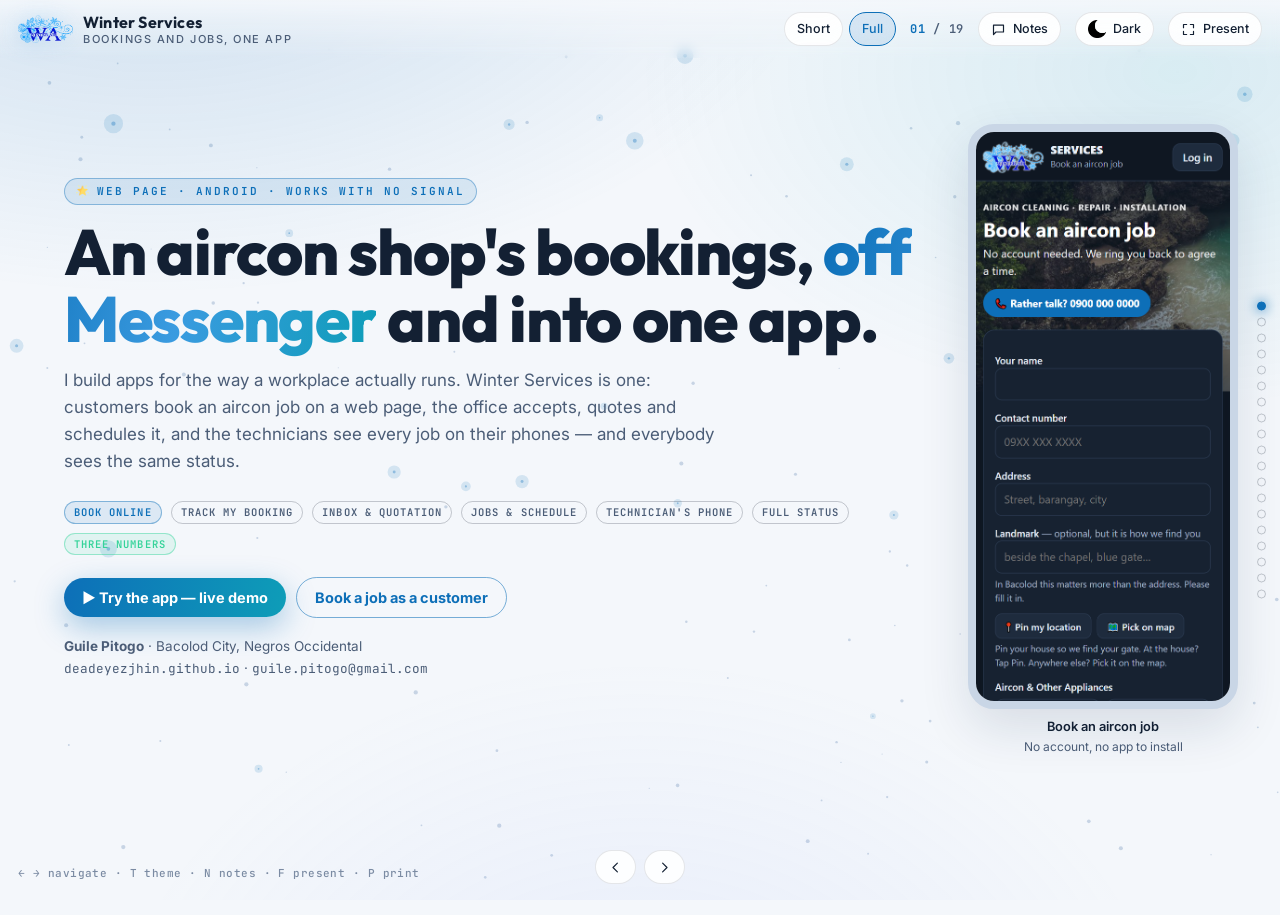
==== commit 4a1db596: "Deck: slide 18 'For your team' - the VA work behind each screen, with links Invoicing & quotations, " ====
--- a/index.html
+++ b/index.html
@@ -9,7 +9,7 @@
 <link rel="preconnect" href="https://fonts.googleapis.com">
 <link rel="preconnect" href="https://fonts.gstatic.com" crossorigin>
 <link href="https://fonts.googleapis.com/css2?family=Inter:wght@300;400;500;600;700;800&family=Outfit:wght@500;600;700;800&family=JetBrains+Mono:wght@400;600&display=swap" rel="stylesheet">
-<link rel="stylesheet" href="deck.css?v=2">
+<link rel="stylesheet" href="deck.css?v=3">
 </head>
 <body>
 
@@ -26,7 +26,7 @@
   <div class="deckswitch" title="Short: the slides to present. Full: everything, to read.">
     <button class="btn" data-set="short">Short</button><button class="btn" data-set="full">Full</button>
   </div>
-  <span class="counter" id="counter"><b>01</b> / 18</span>
+  <span class="counter" id="counter"><b>01</b> / 19</span>
   <button class="btn" id="notesBtn" title="Toggle speaker notes (N)">
     <svg viewBox="0 0 24 24"><path d="M4 5h16v11H8l-4 4z"/></svg><span>Notes</span>
   </button>
@@ -454,7 +454,31 @@
   <div class="speaker"><b>Speaker</b>₱0: GitHub Pages and the free database tier. A free database sleeps after a quiet week, so a small scheduled ping keeps it awake — a paused database would mean a customer's booking failing silently.</div>
 </section>
 
-<!-- ═══════════ 18 · THANK YOU ═══════════ -->
+<!-- ═══════════ 18 · WHAT THIS MEANS FOR YOUR TEAM ═══════════ -->
+<section class="slide" data-title="For your team" data-short>
+  <div class="wrap">
+    <span class="eyebrow">Hiring a virtual assistant?</span>
+    <h2>Every screen here is a job <span class="grad">I know from the inside</span></h2>
+    <p class="sub">I built the tool that does each of these for a real shop — so I know every step, and where the numbers go wrong.</p>
+    <div class="grid g3">
+      <div class="card"><div class="cardhead"><h3>Invoicing &amp; quotations</h3></div>
+        <p class="sub" style="margin:0;font-size:13.5px">A quotation from each booking, the accepted total as the price, a receipt with discounts and paid or unpaid. <a href="#8">Slide 8 →</a></p></div>
+      <div class="card"><div class="cardhead"><h3>Booking &amp; scheduling</h3></div>
+        <p class="sub" style="margin:0;font-size:13.5px">New bookings accepted onto the right day, a limit per morning, closed days, every change in the history. <a href="#7">Slides 7</a> &amp; <a href="#9">9 →</a></p></div>
+      <div class="card"><div class="cardhead"><h3>Dispatch</h3></div>
+        <p class="sub" style="margin:0;font-size:13.5px">Each technician told where, when and what — with the landmark, the pin and a route for the day. <a href="#10">Slide 10 →</a></p></div>
+      <div class="card"><div class="cardhead"><h3>Customer follow-up</h3></div>
+        <p class="sub" style="margin:0;font-size:13.5px">"Is it still on?" answered by a status page, and a call list of whose aircon is due a check-up. <a href="#11">Slides 11</a> &amp; <a href="#12">12 →</a></p></div>
+      <div class="card"><div class="cardhead"><h3>Reports</h3></div>
+        <p class="sub" style="margin:0;font-size:13.5px">Three numbers the owner runs the shop by — counted for him, never by hand. <a href="#13">Slide 13 →</a></p></div>
+      <div class="card"><div class="cardhead"><h3>Clear notes</h3></div>
+        <p class="sub" style="margin:0;font-size:13.5px">Every change written down in plain words the owner uses — 19 versions, each with its notes. <a href="#17">Slide 17 →</a></p></div>
+    </div>
+  </div>
+  <div class="speaker"><b>Speaker</b>For a team hiring a VA rather than an app: the work behind each screen — quoting, invoicing, scheduling, dispatch, follow-up — is work I can do by hand in your own tools, because I had to understand every step to build it.</div>
+</section>
+
+<!-- ═══════════ 19 · THANK YOU ═══════════ -->
 <section class="slide" data-title="Thank you" data-short>
   <div class="wrap" style="display:flex;flex-direction:column;justify-content:center;min-height:calc(100vh - 170px)">
     <span class="eyebrow"><img class="icn tint" style="width:13px;height:13px" src="assets/star.png" alt="">Winter Services</span>
--- a/deck.css
+++ b/deck.css
@@ -332,3 +332,7 @@
   .appsplit{grid-template-columns:1fr .5fr;min-height:auto;page-break-inside:avoid}
   .speaker{display:block}
 }
+
+/* in-slide jump links, e.g. "Slide 8 ->" on For your team */
+.card .sub a{color:var(--accent);text-decoration:none;font-weight:600;white-space:nowrap}
+.card .sub a:hover{text-decoration:underline}
